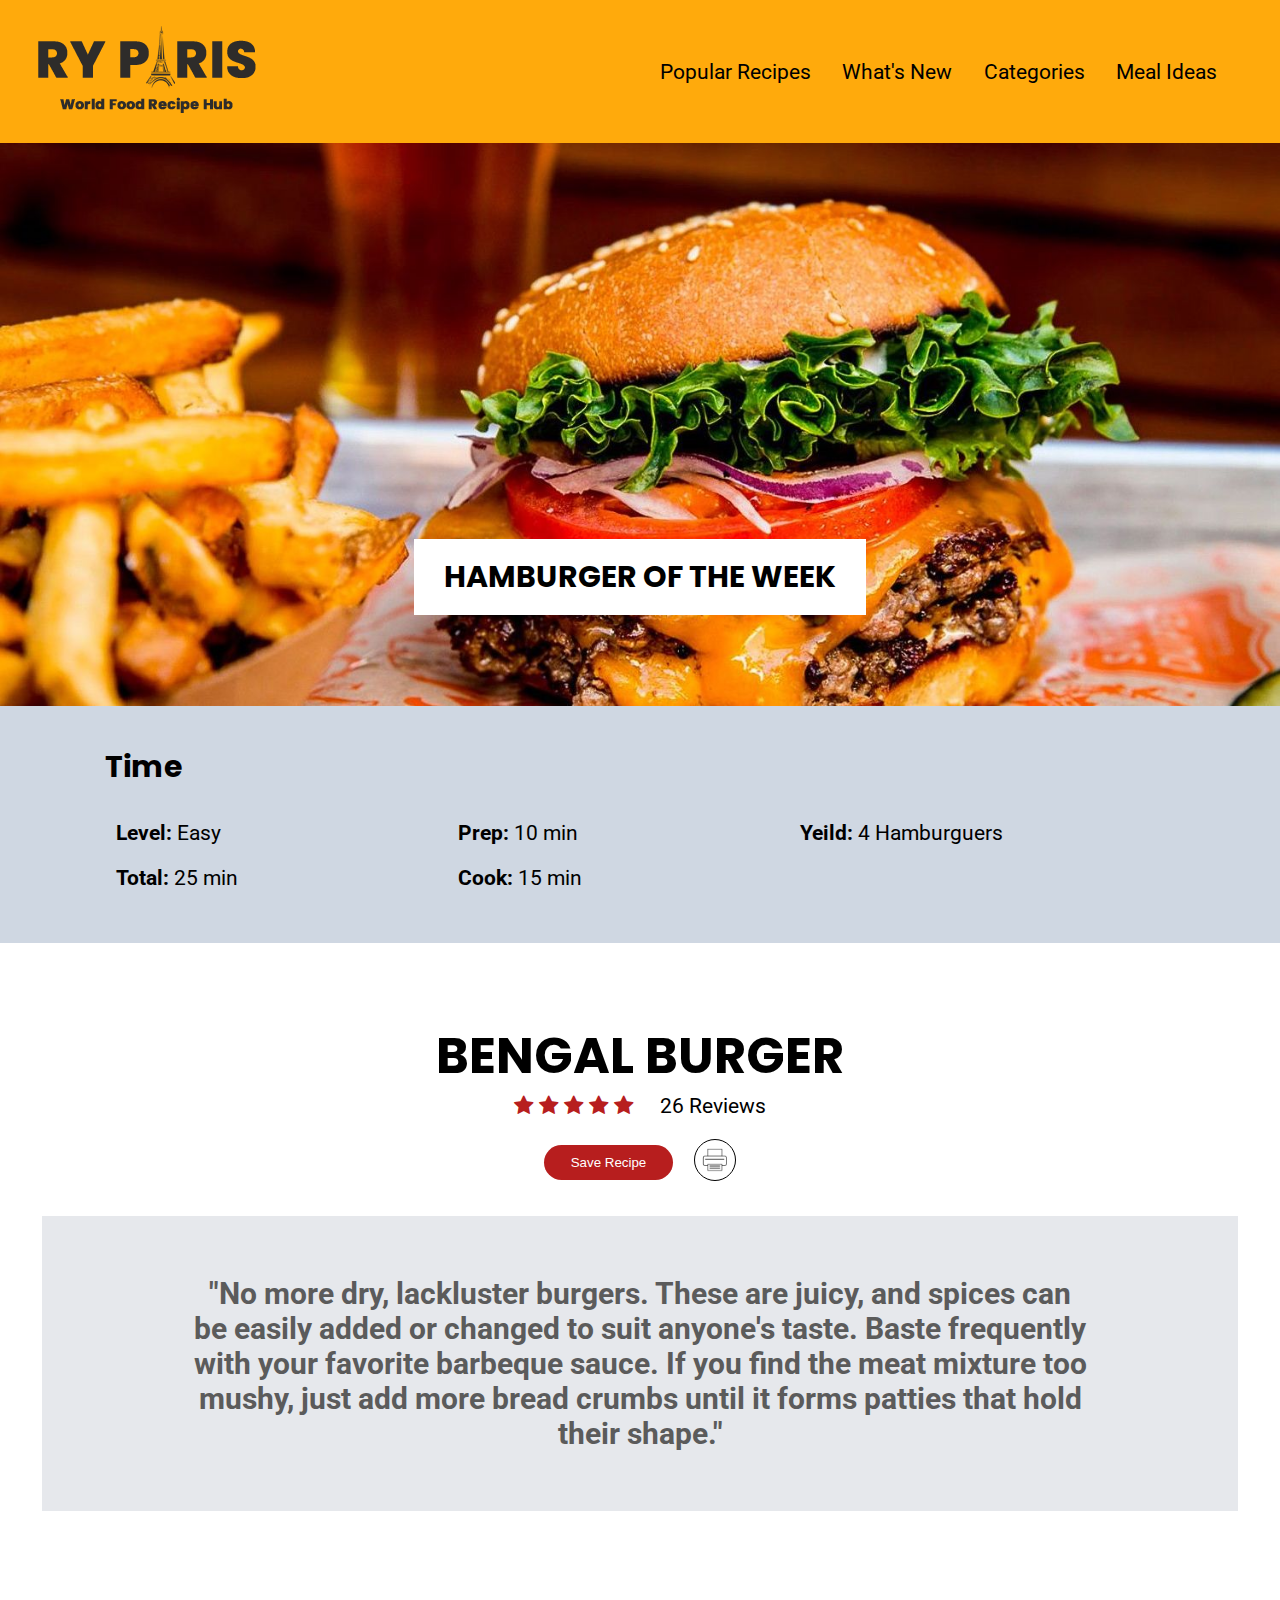
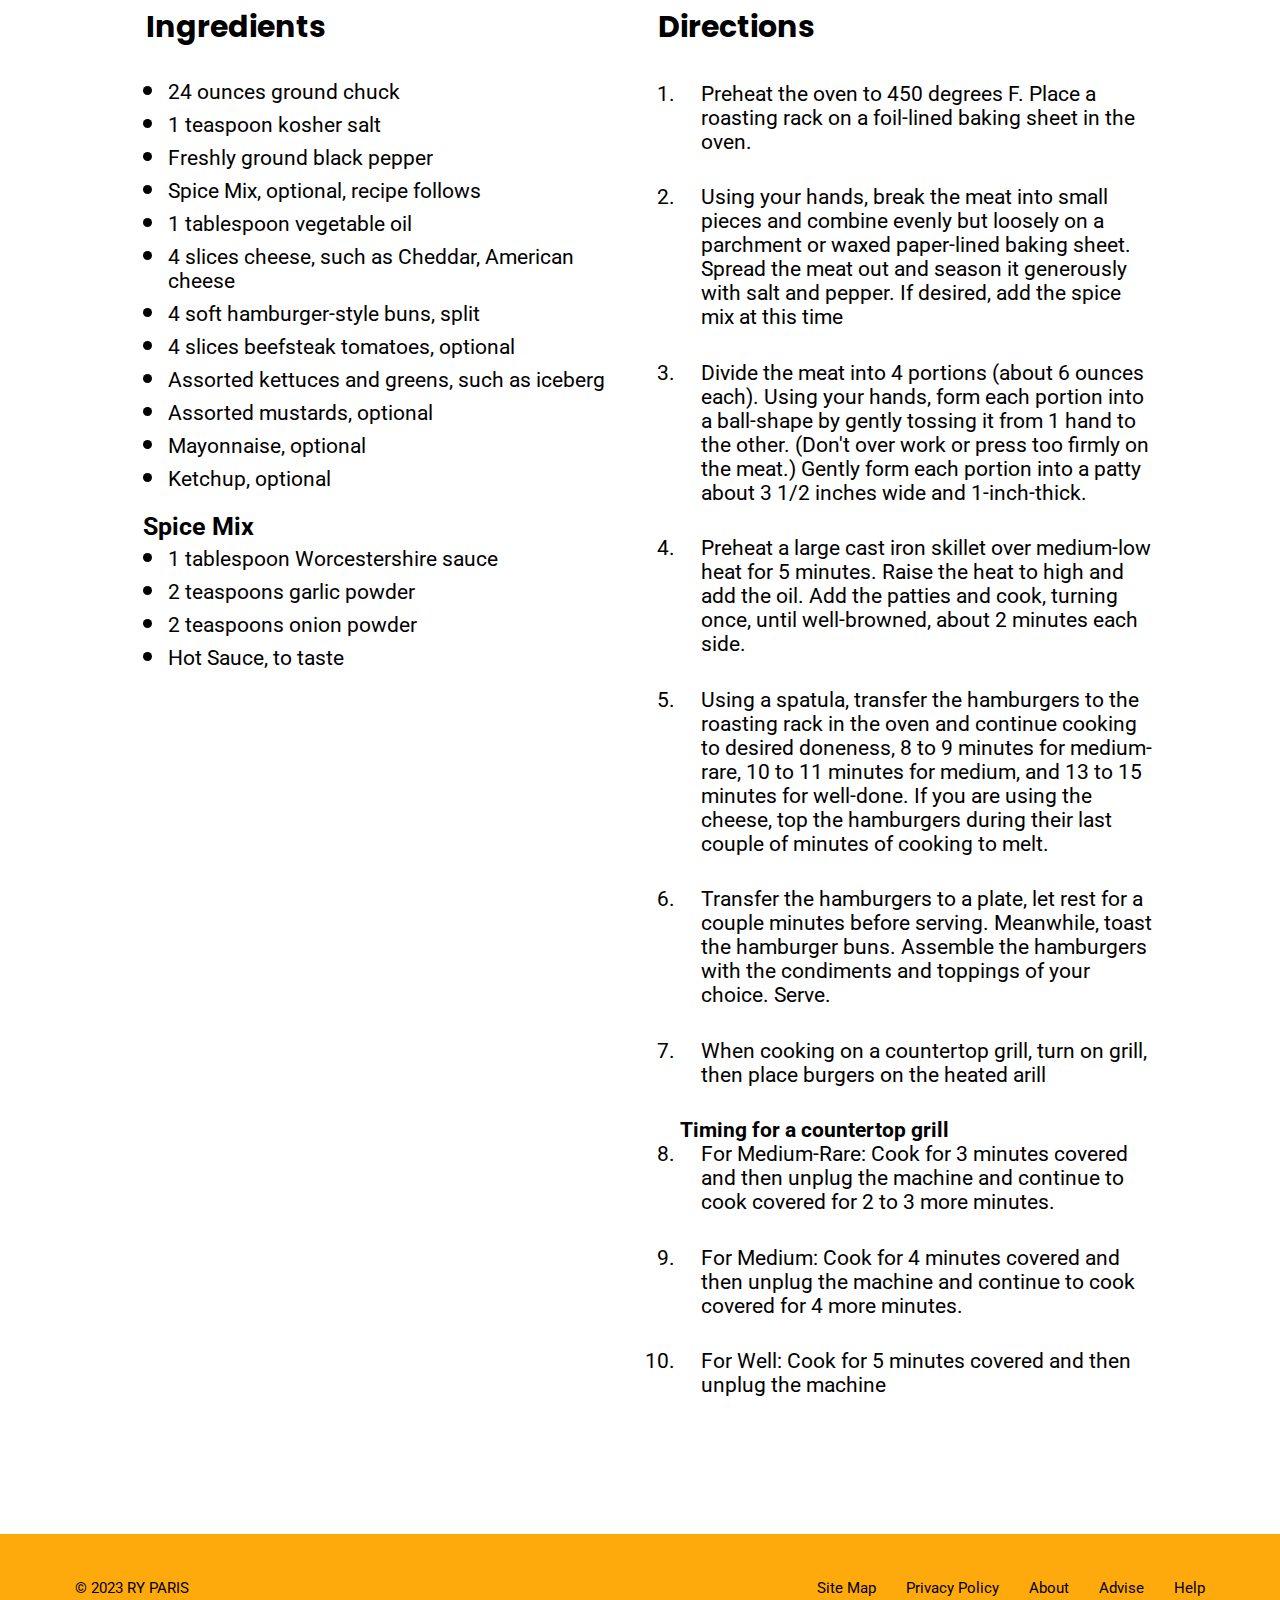
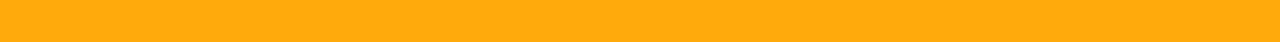
==== recipe.html @ 105471dc "Ry Paris Website" ====
<!DOCTYPE html>
<html lang="en">
<head>
    <meta charset="UTF-8">
    <meta name="viewport" content="width=device-width, initial-scale=1.0">
    <link rel="stylesheet" href="./css/style.css">
    <link rel="stylesheet" href="https://cdnjs.cloudflare.com/ajax/libs/font-awesome/4.7.0/css/font-awesome.min.css">
    <title>Ry Paris</title>
</head>
<body>
    <div class="nav">
        <img src="./images/ryparis-logo.png" alt="ryparis-logo">
        <ul>
            <li><a href="#">Popular Recipes</a></li>
            <li><a href="#">What's New</a></li>
            <li><a href="#">Categories</a></li>
            <li><a href="#">Meal Ideas</a></li>
        </ul>
    </div>
    <main>
        <div class="banner">
            <img src="./images/hero-burger.jpeg" alt="banner">
            <h1><a href="#">HAMBURGER OF THE WEEK</a></h1>
        </div>
        <div class="time">
            <h1>Time</h1>
            <ul>
                <li><b>Level:</b> Easy</li>
                <li><b>Prep:</b> 10 min</li>
                <li><b>Yeild:</b> 4 Hamburguers</li>
                <li><b>Total:</b> 25 min</li>
                <li><b>Cook:</b> 15 min</li>
            </ul>
        </div>
        <div class="bengal-burger">
            <h1>BENGAL BURGER</h1>
                <span class="fa fa-star checked"></span>
                <span class="fa fa-star checked"></span>
                <span class="fa fa-star checked"></span>
                <span class="fa fa-star checked"></span>
                <span class="fa fa-star checked"></span>
                <span class="reviews">26 Reviews</span>
            <div class="buttons">
                <button><a class="btn" href="$">Save Recipe</a></button>
                <a href="#"><img src="./images/print.png" alt="print"></a>
            </div>
            <p>
                "No more dry, lackluster burgers. These are juicy, and spices can be easily added or changed to suit anyone's taste. Baste frequently with your favorite barbeque sauce. If you find the meat mixture too mushy, just add more bread crumbs until it forms patties that hold their shape."
            </p>
        </div>
        <div class="recipe">
            <div class="ingredients">
                <h1>Ingredients</h1>
                <ul>
                    <li>24 ounces ground chuck</li>
                    <li>1 teaspoon kosher salt</li>
                    <li>Freshly ground black pepper</li>
                    <li>Spice Mix, optional, recipe follows</li>
                    <li>1 tablespoon vegetable oil</li>
                    <li>4 slices cheese, such as Cheddar, American cheese</li>
                    <li>4 soft hamburger-style buns, split</li>
                    <li>4 slices beefsteak tomatoes, optional</li>
                    <li>Assorted kettuces and greens, such as iceberg</li>
                    <li>Assorted mustards, optional</li>
                    <li>Mayonnaise, optional</li>
                    <li>Ketchup, optional</li>
                </ul>

                <h3 class="spice-mix">
                    Spice Mix
                </h3>

                <ul>
                    <li>1 tablespoon Worcestershire sauce</li>
                    <li>2 teaspoons garlic powder
                    </li>
                    <li>2 teaspoons onion powder</li>
                    <li>Hot Sauce, to taste</li>
                </ul>
            </div>
            <div class="Directions">
                <h1>Directions</h1>
                <ol>
                    <li>Preheat the oven to 450 degrees F. Place a roasting rack on a foil-lined baking sheet in the oven.</li>
                    <li>Using your hands, break the meat into small pieces and combine evenly but loosely on a parchment or waxed paper-lined baking sheet. Spread the meat out and season it generously with salt and pepper. If desired, add the spice mix at this time</li>
                    <li>Divide the meat into 4 portions (about 6 ounces each). Using your hands, form each portion into a ball-shape by gently tossing it from 1 hand to the other. (Don't over work or press too firmly on the meat.) Gently form each portion into a patty about 3 1/2 inches wide and 1-inch-thick.</li>
                    <li>Preheat a large cast iron skillet over medium-low heat for 5 minutes.
                        Raise the heat to high and add the oil. Add the patties and cook, turning once, until well-browned, about 2 minutes each side.</li>
                    <li>Using a spatula, transfer the hamburgers to the roasting rack in the oven and continue cooking to desired doneness, 8 to 9 minutes for medium-rare, 10 to 11 minutes for medium, and 13 to 15 minutes for well-done. If you are using the cheese, top the hamburgers during their last couple of minutes of cooking to melt.</li>
                    <li>Transfer the hamburgers to a plate, let rest for a couple minutes before serving. Meanwhile, toast the hamburger buns. Assemble the hamburgers with the condiments and toppings of your choice.
                        Serve.</li>
                    <li>When cooking on a countertop grill, turn on grill, then place burgers
                        on the heated arill</li>

                    <h4>Timing for a countertop grill</h4>

                    <li>For Medium-Rare: Cook for 3 minutes covered and then unplug the machine and continue to cook covered for 2 to 3 more minutes.</li>
                    <li>For Medium: Cook for 4 minutes covered and then unplug the machine and continue to cook covered for 4 more minutes.</li>
                    <li>For Well: Cook for 5 minutes covered and then unplug the machine</li>
                </ol>
            </div>
        </div>

    </main>



    <footer>
        <p>&copy; 2023 RY PARIS</p>
        <div>
            <ul class="footer-nav">
                <li><a href="#">Site Map</a></li>
                <li><a href="#">Privacy Policy</a></li>
                <li><a href="#">About</a></li>
                <li><a href="#">Advise</a></li>
                <li><a href="#">Help</a></li>
            </ul>
        </div>
    </footer>
</body>
</html>
---- css/style.css ----
@import url('https://fonts.googleapis.com/css2?family=Poppins:wght@700&family=Roboto:wght@400;700;900&display=swap');


body{
    font-family: 'Roboto', sans-serif;
    margin: auto;
    font-size: 21px;
    /* max-width: 1200px; */
}

/*=====NAVIGATION BAR======*/
main{
    width: 100%;
}
div.nav{
    display: flex;
    flex-wrap: wrap;
    justify-content: space-between;
    background-color: rgb(255, 170, 12);
    width: 100%;
}

.nav img{
    padding: 1em;

}

.nav ul{
    list-style: none;
    display: flex;
    gap: 1.5em;
    align-items: center;
    margin-right: 3em;
}

a{
    text-decoration: none;
    color: black;
}

/* ======HERO======= */
.banner {
    width: 100%;
    margin-bottom: -2em;
}

.banner img{
    width: 100%;
    margin-bottom: -2em;
}

h1{
    font-family: 'Poppins', sans-serif;
    font-size: 30px;
}

.banner h1{
    font-family: 'Poppins', sans-serif;
    text-align: center;
    background-color: white;
    position: relative;
    z-index: 1;
    top: -130px;
    left: 0;
    width: fit-content;
    padding: .5em 1em;
    margin: auto;
    font-size: 30px;
}

/* ========EVERYDAY CATEGORIES======== */


div.categories{
    /* margin-top: -2em; */
    padding:1em 5em;
    max-width: 1200px;
    margin: 0 auto;
}
/* .categories h1{
    margin: 0;
} */

.categories p{
    margin: 2em 0;
}

div.image-container{
    display: flex;
    gap: 2em;
    justify-content: space-between;
}
.image-container img{
    width: 100%;
}

.image-container p{
    text-align: center;
    font-size: 15px;
}


/* =======Healthy Recipes====== */

div.healthy-recipes{
    background-color: rgb(207, 215, 226);
    padding:2em 5em;
}

.healthy-recipes h1{
    max-width: 1200px;
    margin: 0 auto;
}
.healthy-recipes >p{
    max-width: 1200px;
    margin: 1.5em auto;
}

div.healthy-rep-cont{
    display: flex;
    justify-content: space-between;
    gap: 1em;
    /* margin-top: 2em; */
    max-width: 1200px;
    margin: 0 auto;
}

.healthy-rep-cont img{
    width: 100%;
    max-height: 305px;
    margin-bottom: -1em;
}

.healthy-rep-cont p{
    background-color: white;
    text-align: center;
    font-size: 15px;
    padding: 1em;
}

/* ======WHERE TO EAT========= */


div.where-to-eat{
    padding:2em 5em;
    max-width: 1200px;
    margin: 0 auto;
}

div.where-to-container{
    display: flex;
    justify-content: space-between;
    gap: 2em;
}

.where-to-container img{
    max-width: 100%;
    max-height: 305px;
    border: 7px solid rgb(207, 215, 226);
}

.where-to-container p{
    text-align: center;
    font-size: 15px;
}

/* =======HAMBURGER OF THE WEEK PAGE========== */

div.time{
    background-color: rgb(207, 215, 226);
    padding:1em 5em;
}

.time ul{
    display: flex;
    flex-wrap: wrap;
    padding-left: 0;
    list-style: none;
}

.time ul li{
    width: 30%;
    padding: .5em;
}


/* =====BENGAL BURGER====== */
div.bengal-burger{
    text-align: center;
    padding: 2em;
}
.bengal-burger h1{
    font-size: 50px;
    margin-bottom: 0;
}


.checked{
    color: rgb(183, 30, 30);
}

.reviews{
    margin-left: 1em;
}

.buttons{
    display: flex;
    justify-content: center;
    margin: 1em;
    align-items: center;
}


button{
    background-color: rgb(183, 30, 30);
    color: white;
    border: none;
    width: fit-content;
    padding: 0 2em;
    border-radius: 30px;
    height: 35px;
}

.btn{
    color: white;
}

.buttons img{
    width: 30px;
    margin-left: 1em;
    border: 1px solid;
    border-radius: 25px;
    padding: 5px;
    overflow: hidden;
}

.bengal-burger p{
    background-color: rgb(230, 232, 236);
    padding: 2em 5em;
    text-align: center;
    font-weight: bold;
    color: rgb(91, 91, 91);
    font-size: 30px;
}

/* =======RECIPE===== */
div.recipe{
    display: flex;
    width: 80%;
    margin: 1em auto 5em;
    justify-content: space-between;
}
.ingredients{
    width: 100%;
}

.ingredients h1{
    margin: 0 0.6em;
}

.ingredients ul li::marker{
    font-size: 30px;
}


.Directions{
    width: 100%;
}
.Directions h1{
    margin: 0 0.6em;
}
h3.spice-mix{
    margin: 0 0.6em -1em;
}
ol h4{
    margin-bottom: -1.5em;
}

.Directions ol li{
    margin: 1.5em 0;
    padding-left: 1em;
}


/* =======Footer====== */


footer{
    display: flex;
    justify-content: space-between;
    background-color: rgb(255, 170, 12);
    padding: 2em 5em;
    font-size: 15px;

}

.footer-nav{
    list-style: none;
    display: flex;
    gap: 2em;
}
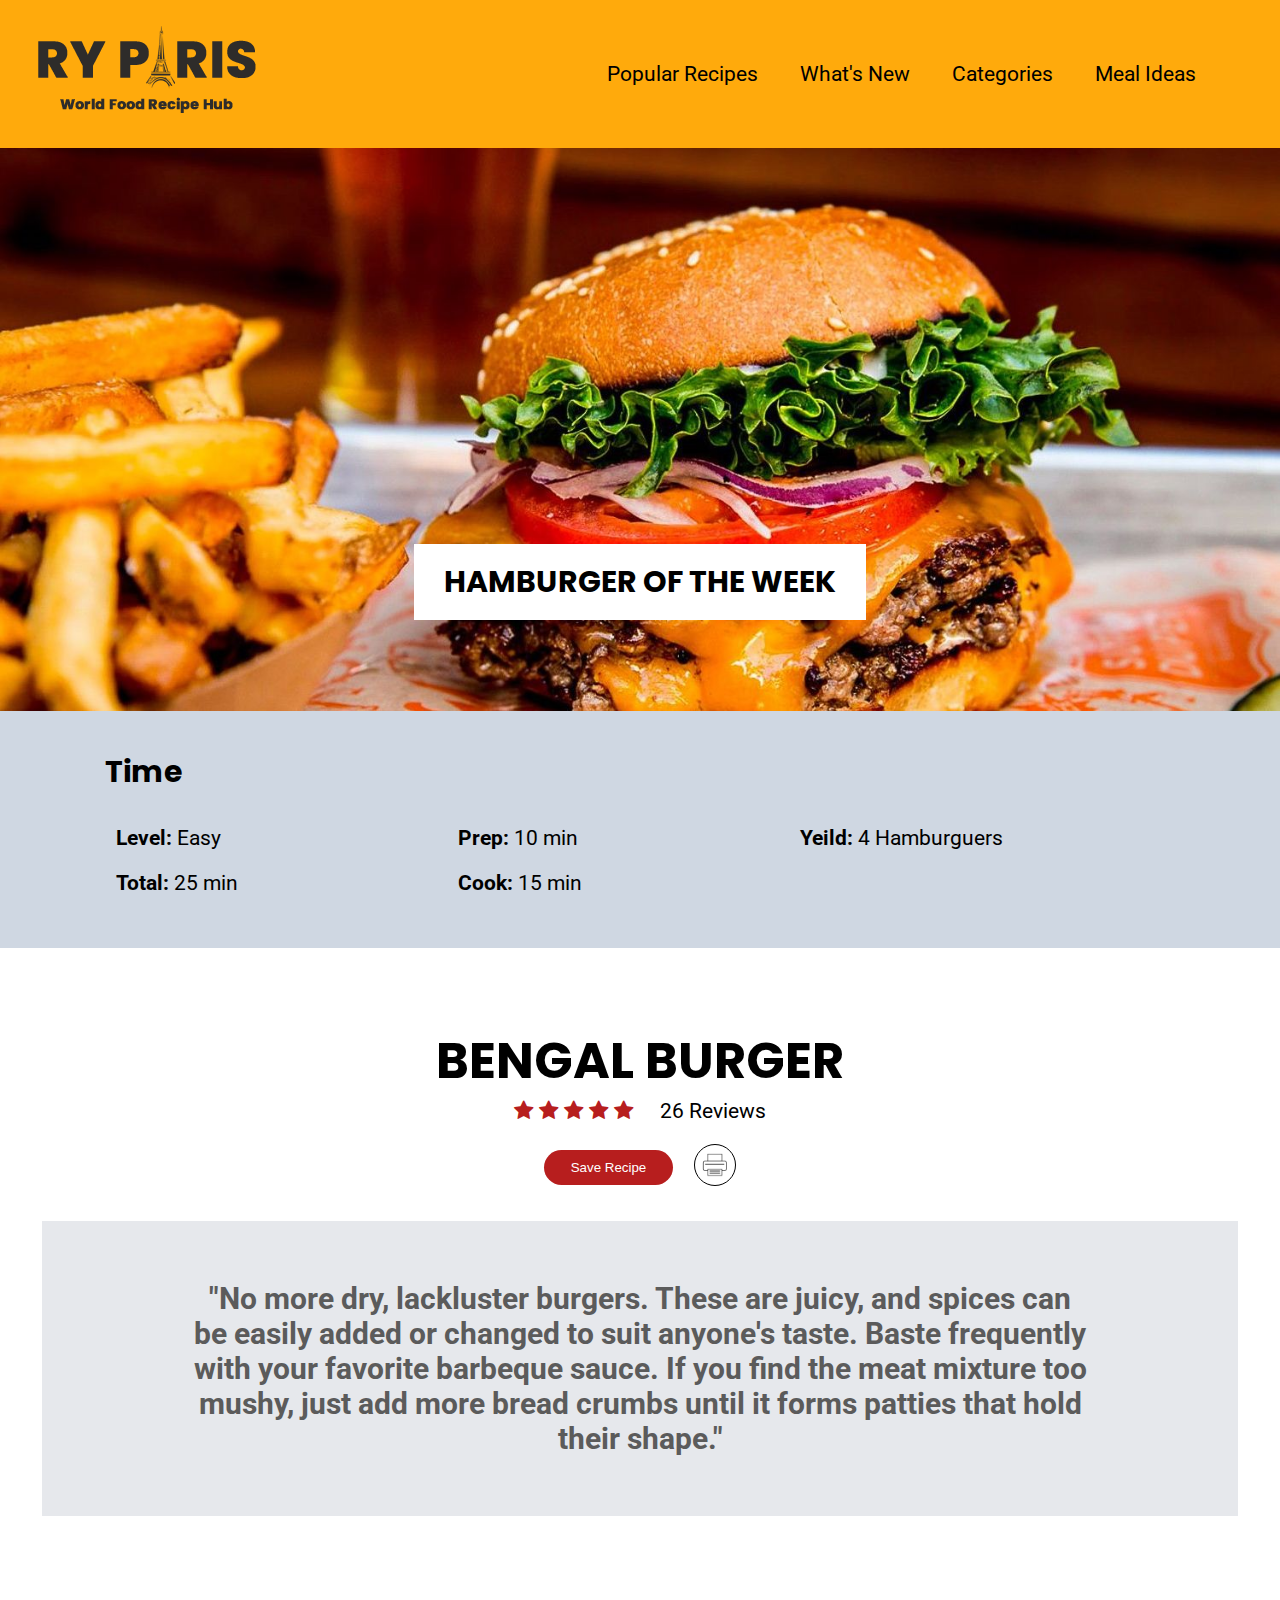
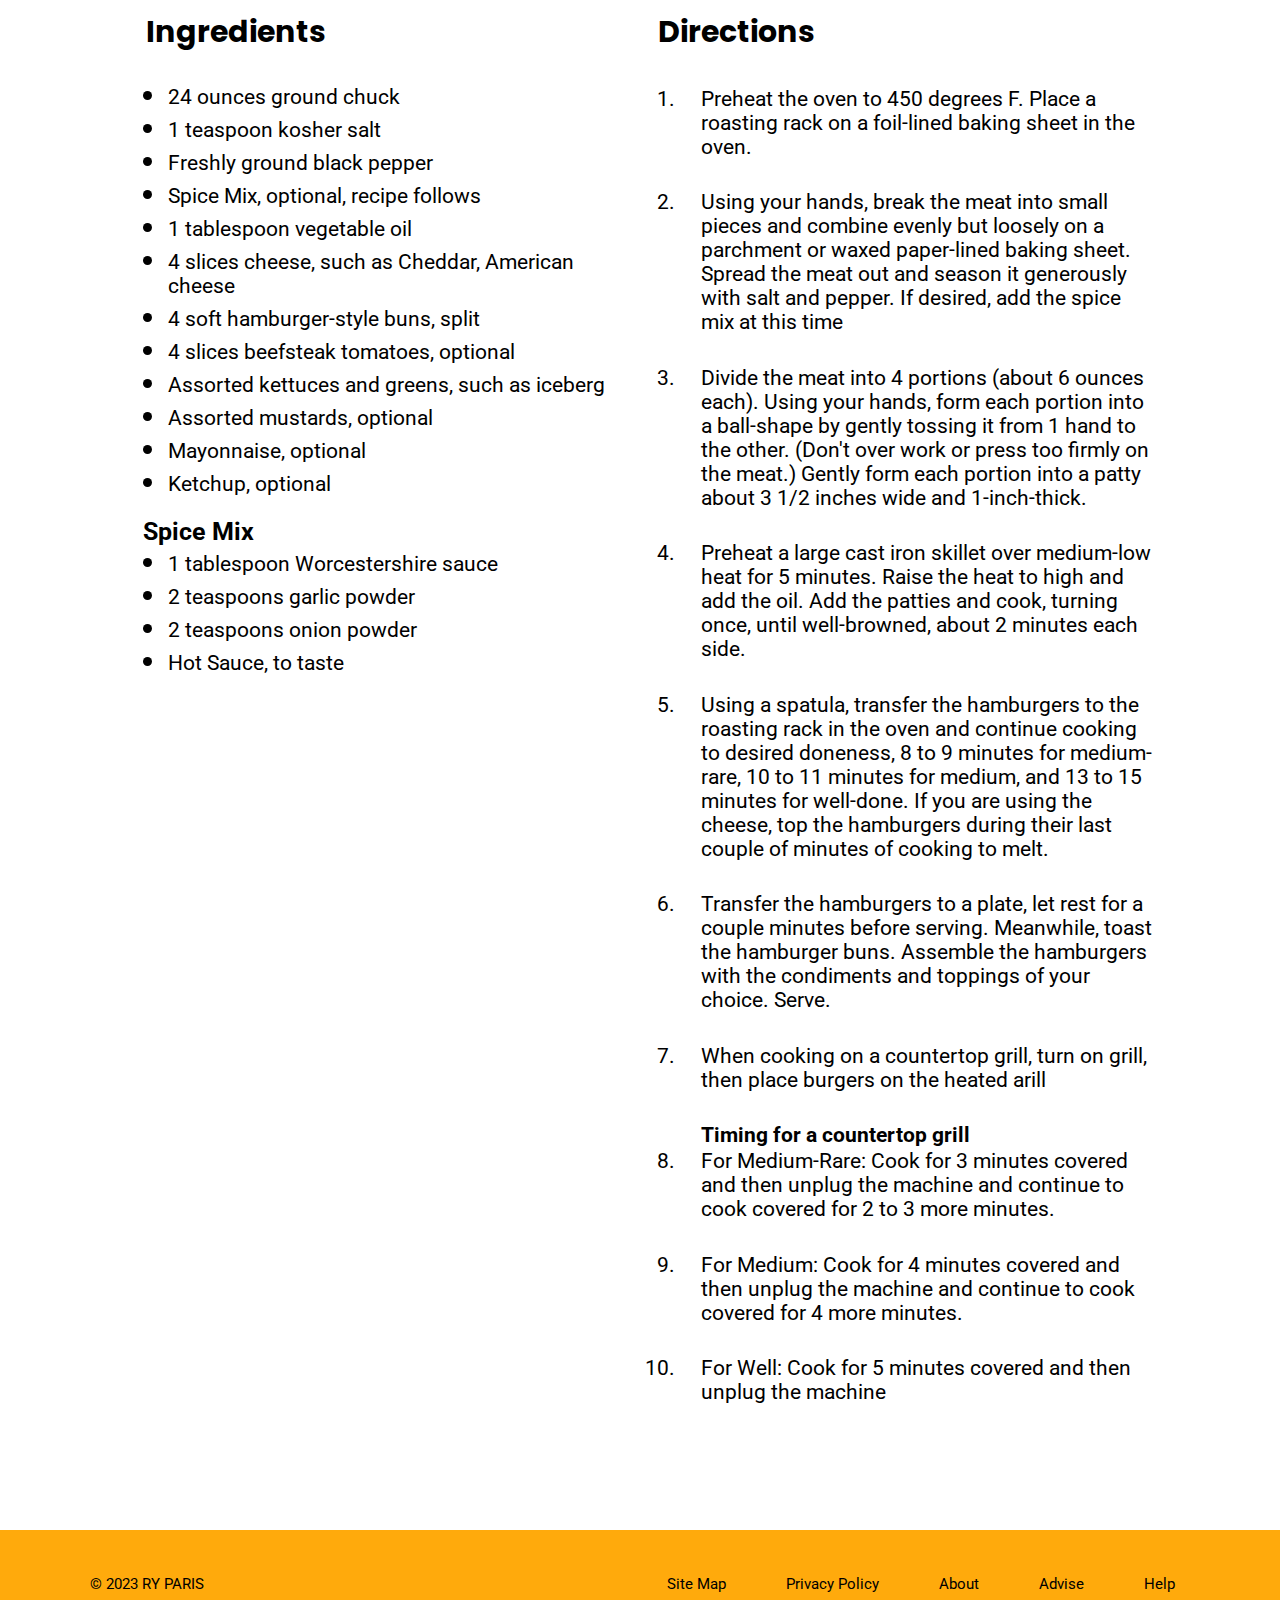
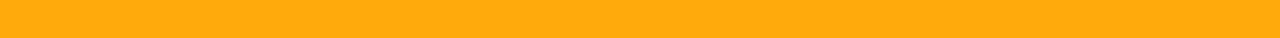
==== commit f3e2e9a6: "new features" ====
--- a/recipe.html
+++ b/recipe.html
@@ -9,18 +9,18 @@
 </head>
 <body>
     <div class="nav">
-        <img src="./images/ryparis-logo.png" alt="ryparis-logo">
+        <a href="./indext.html"><img src="./images/ryparis-logo.png" alt="ryparis-logo"></a>
         <ul>
-            <li><a href="#">Popular Recipes</a></li>
-            <li><a href="#">What's New</a></li>
-            <li><a href="#">Categories</a></li>
-            <li><a href="#">Meal Ideas</a></li>
+            <li><a href="./indext.html#healthy">Popular Recipes</a></li>
+            <li><a href="./indext.html#where">What's New</a></li>
+            <li><a href="./indext.html#everyday">Categories</a></li>
+            <li><a href="./indext.html#everyday">Meal Ideas</a></li>
         </ul>
     </div>
     <main>
         <div class="banner">
             <img src="./images/hero-burger.jpeg" alt="banner">
-            <h1><a href="#">HAMBURGER OF THE WEEK</a></h1>
+            <h1><a href="#bengal">HAMBURGER OF THE WEEK</a></h1>
         </div>
         <div class="time">
             <h1>Time</h1>
@@ -32,7 +32,7 @@
                 <li><b>Cook:</b> 15 min</li>
             </ul>
         </div>
-        <div class="bengal-burger">
+        <div class="bengal-burger" id="bengal">
             <h1>BENGAL BURGER</h1>
                 <span class="fa fa-star checked"></span>
                 <span class="fa fa-star checked"></span>
@@ -41,7 +41,7 @@
                 <span class="fa fa-star checked"></span>
                 <span class="reviews">26 Reviews</span>
             <div class="buttons">
-                <button><a class="btn" href="$">Save Recipe</a></button>
+                <button class="btn" type="button" onclick="">Save Recipe</button>
                 <a href="#"><img src="./images/print.png" alt="print"></a>
             </div>
             <p>
@@ -92,9 +92,8 @@
                     <li>When cooking on a countertop grill, turn on grill, then place burgers
                         on the heated arill</li>
 
-                    <h4>Timing for a countertop grill</h4>
-
-                    <li>For Medium-Rare: Cook for 3 minutes covered and then unplug the machine and continue to cook covered for 2 to 3 more minutes.</li>
+                    <li class="non-numbered">Timing for a countertop grill</li>
+                    <li value="8">For Medium-Rare: Cook for 3 minutes covered and then unplug the machine and continue to cook covered for 2 to 3 more minutes.</li>
                     <li>For Medium: Cook for 4 minutes covered and then unplug the machine and continue to cook covered for 4 more minutes.</li>
                     <li>For Well: Cook for 5 minutes covered and then unplug the machine</li>
                 </ol>
--- a/css/style.css
+++ b/css/style.css
@@ -1,5 +1,8 @@
 @import url('https://fonts.googleapis.com/css2?family=Poppins:wght@700&family=Roboto:wght@400;700;900&display=swap');
 
+html{
+    scroll-behavior: smooth;
+}
 
 body{
     font-family: 'Roboto', sans-serif;
@@ -28,7 +31,6 @@
 .nav ul{
     list-style: none;
     display: flex;
-    gap: 1.5em;
     align-items: center;
     margin-right: 3em;
 }
@@ -38,6 +40,14 @@
     color: black;
 }
 
+.nav ul li{
+    padding: 1em;
+}
+
+.nav ul li:hover{
+    background-color:  rgba(252, 202, 109, 0.711);
+}
+
 /* ======HERO======= */
 .banner {
     width: 100%;
@@ -52,6 +62,9 @@
 h1{
     font-family: 'Poppins', sans-serif;
     font-size: 30px;
+}
+.banner h1:hover {
+    background-color: rgba(211, 211, 211, 0.527);
 }
 
 .banner h1{
@@ -219,6 +232,7 @@
     padding: 0 2em;
     border-radius: 30px;
     height: 35px;
+    cursor: pointer;
 }
 
 .btn{
@@ -272,15 +286,18 @@
 h3.spice-mix{
     margin: 0 0.6em -1em;
 }
-ol h4{
-    margin-bottom: -1.5em;
-}
-
-.Directions ol li{
-    margin: 1.5em 0;
+
+ol li {
+    margin-top: 1.5em;
     padding-left: 1em;
 }
 
+.non-numbered{
+    font-weight: bold;
+    margin-bottom: -1.4em;
+    list-style: none;
+}
+
 
 /* =======Footer====== */
 
@@ -289,13 +306,26 @@
     display: flex;
     justify-content: space-between;
     background-color: rgb(255, 170, 12);
-    padding: 2em 5em;
+    padding:0 5em;
     font-size: 15px;
-
+    align-items: center;
+
+}
+
+footer p{
+    padding: 1em;
 }
 
 .footer-nav{
     list-style: none;
     display: flex;
     gap: 2em;
+    padding: 1em;
+}
+.footer-nav li{
+    padding: 1em;
+}
+
+.footer-nav li:hover{
+    background-color:  rgba(252, 202, 109, 0.711);
 }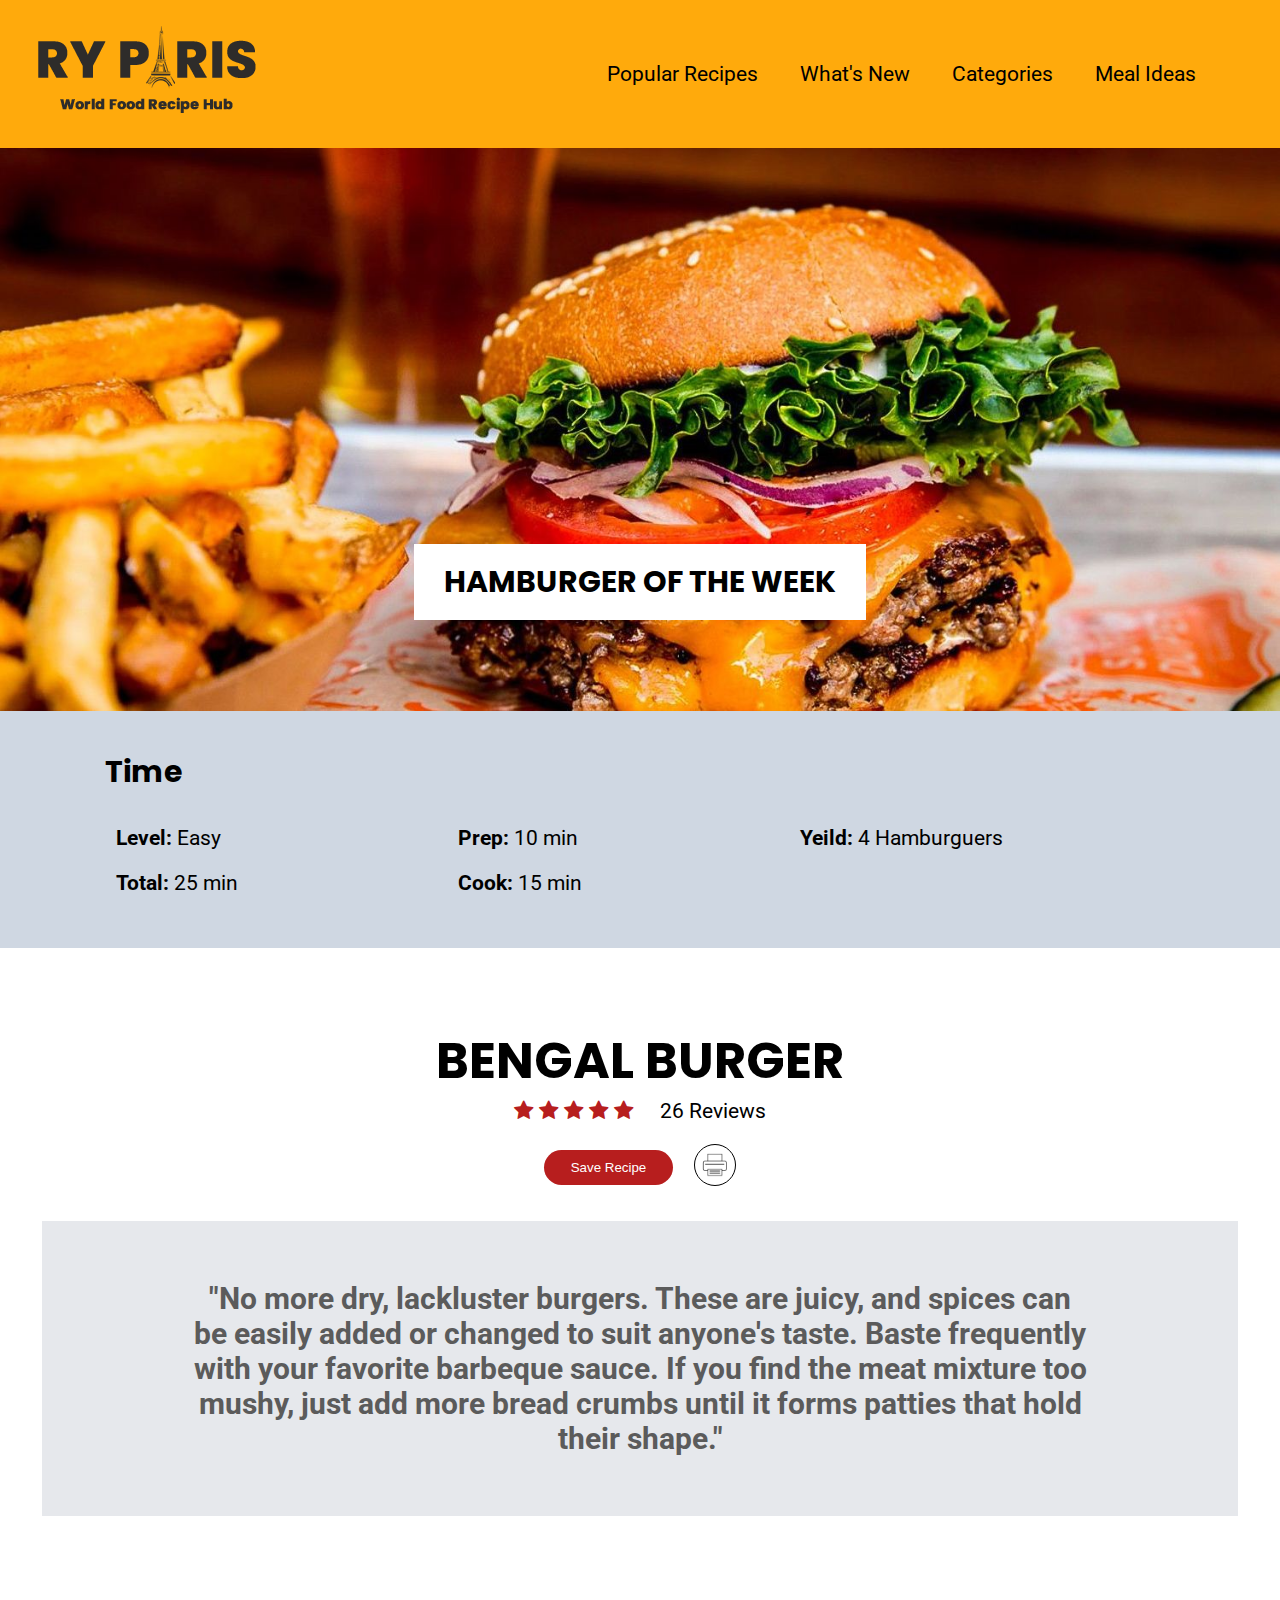
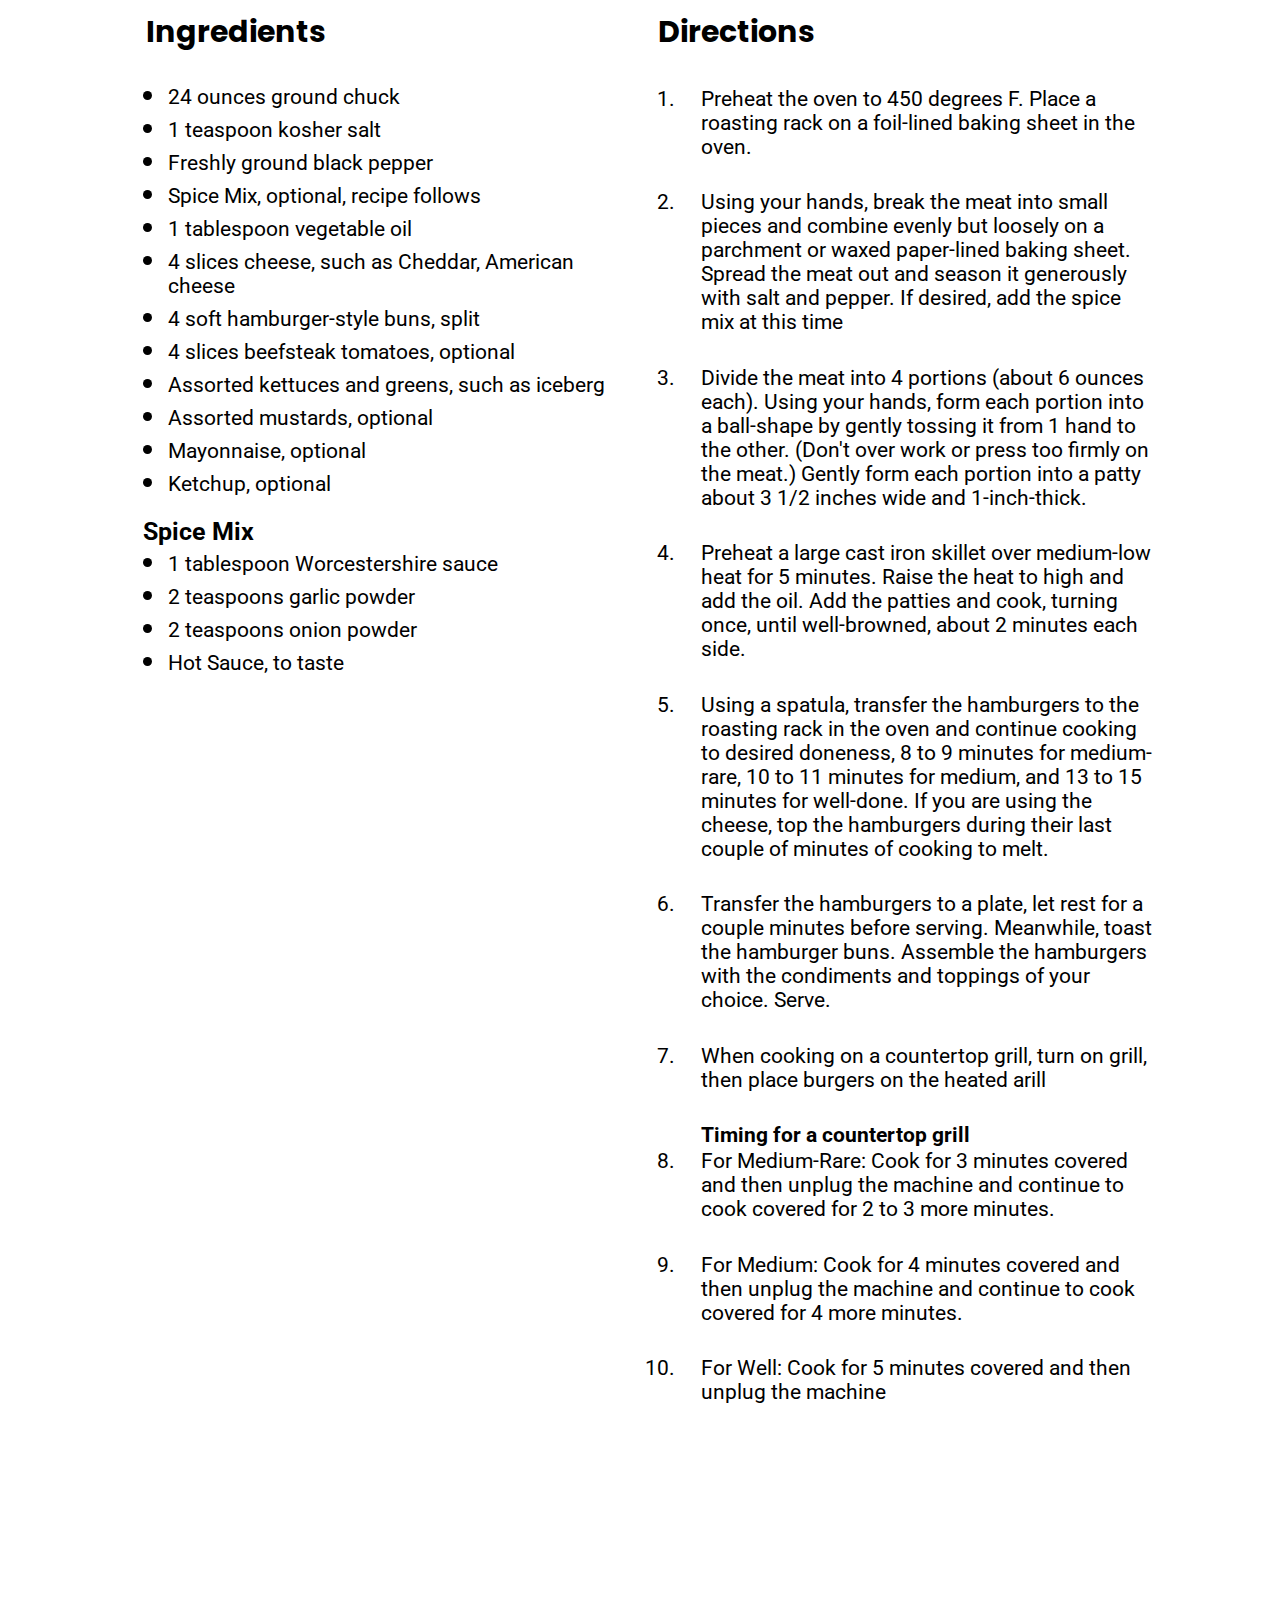
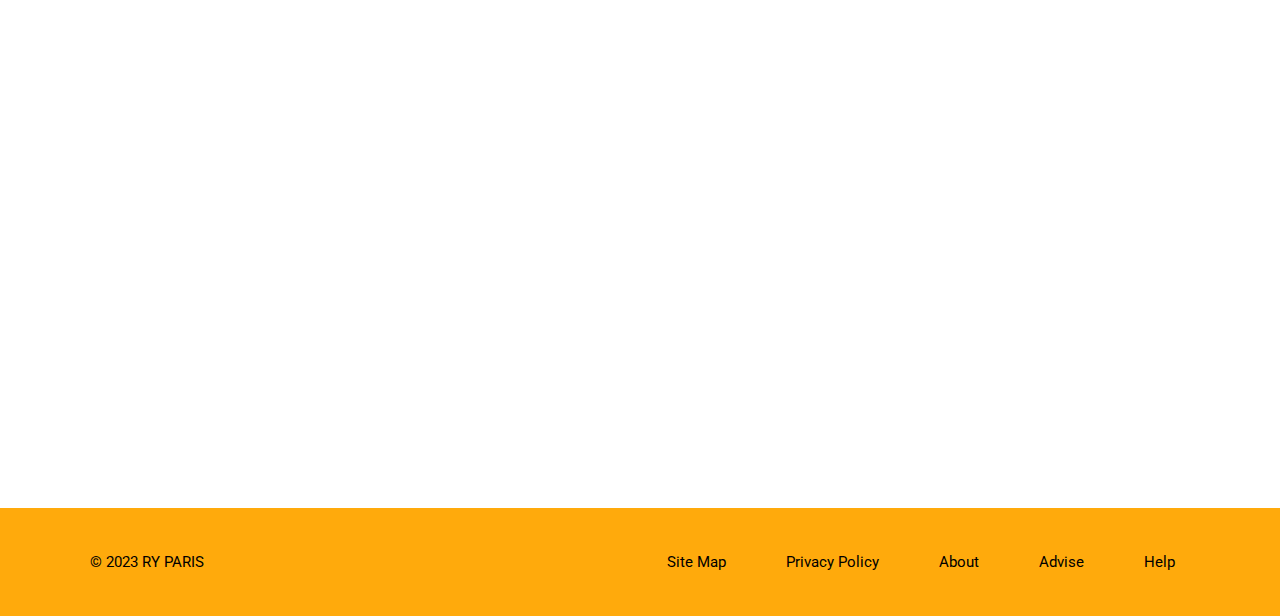
==== commit 2cdde825: "video" ====
--- a/recipe.html
+++ b/recipe.html
@@ -99,6 +99,10 @@
                 </ol>
             </div>
         </div>
+        <div class="video">
+            <iframe width="760" height="515" src="https://www.youtube.com/embed/3yX_bpbCmfo?si=KCKoCwg7VIne_IyF" title="YouTube video player" frameborder="0" allow="accelerometer; autoplay; clipboard-write; encrypted-media; gyroscope; picture-in-picture; web-share" allowfullscreen></iframe>
+        </div>
+ 
 
     </main>
 
--- a/css/style.css
+++ b/css/style.css
@@ -298,6 +298,15 @@
     list-style: none;
 }
 
+/* =====video====== */
+
+.video{
+    display: flex;
+    justify-content: center;
+    margin-bottom: 3em;
+}
+
+
 
 /* =======Footer====== */
 
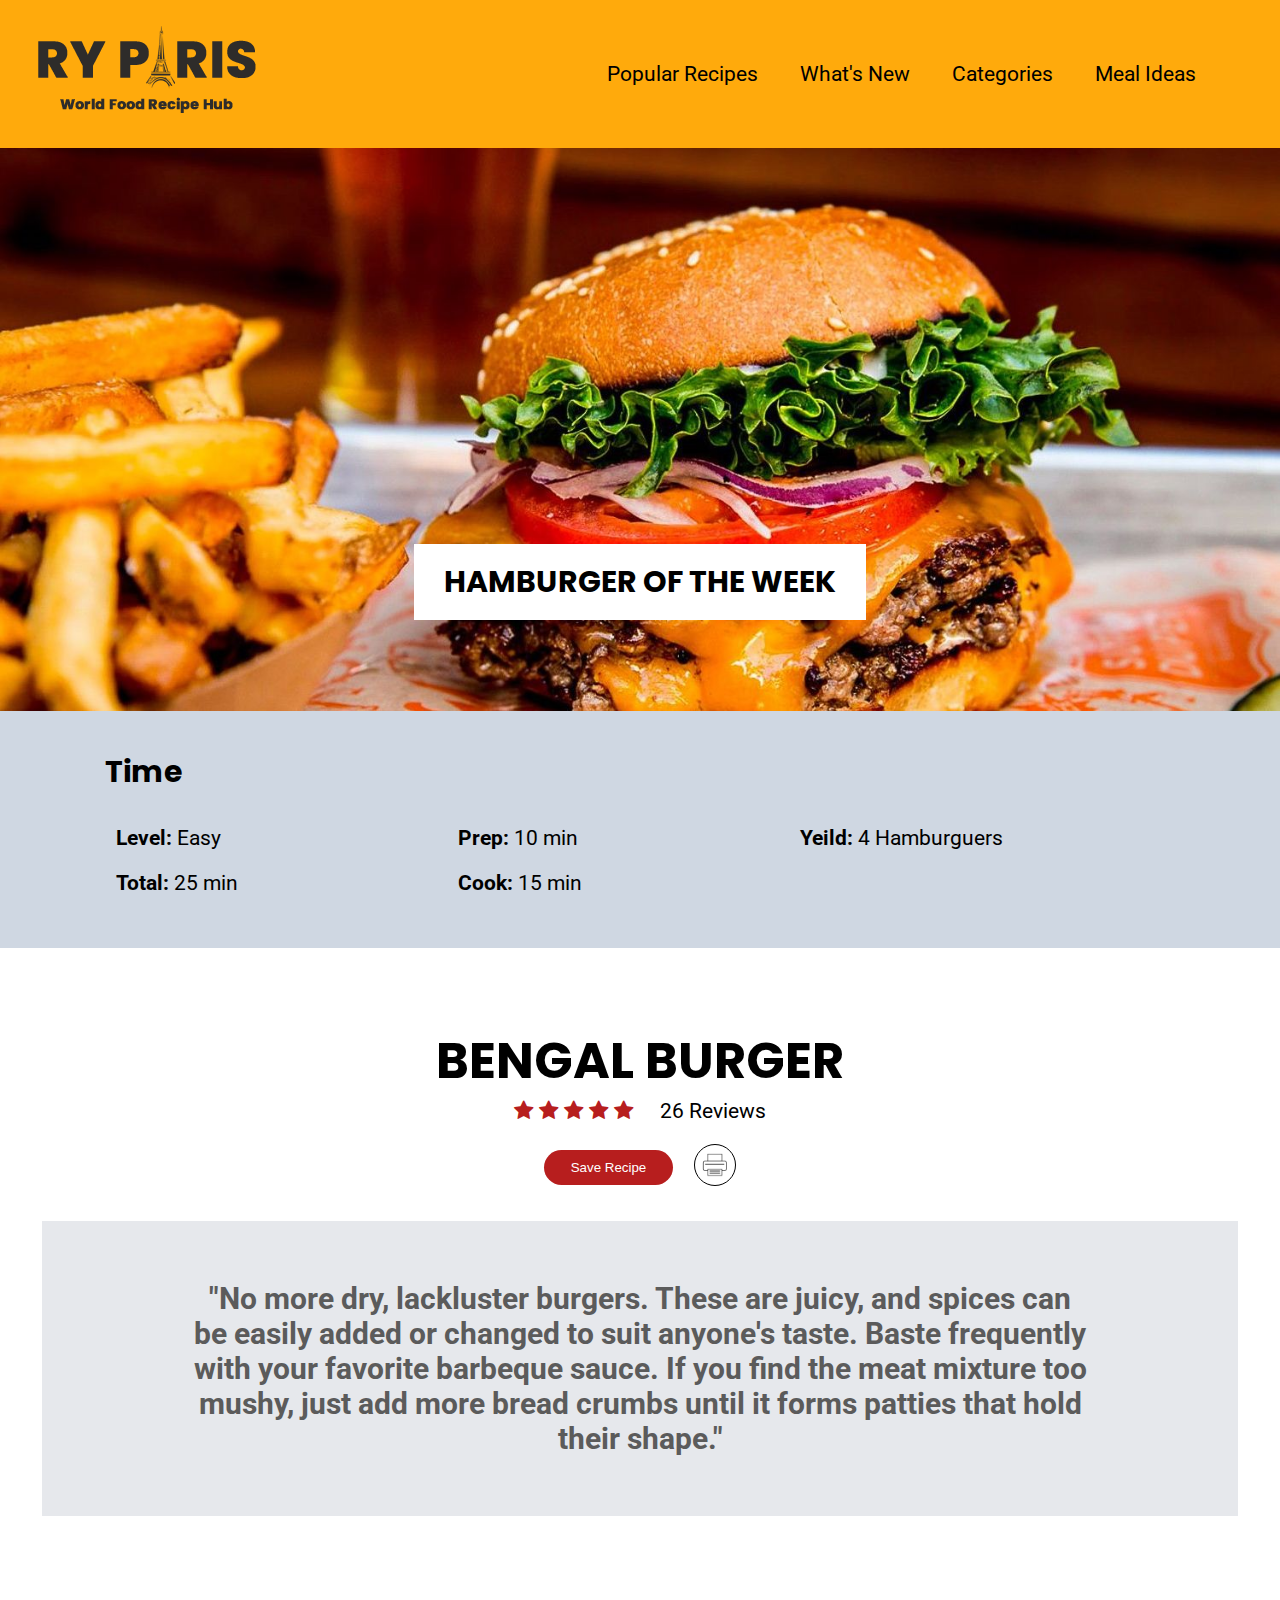
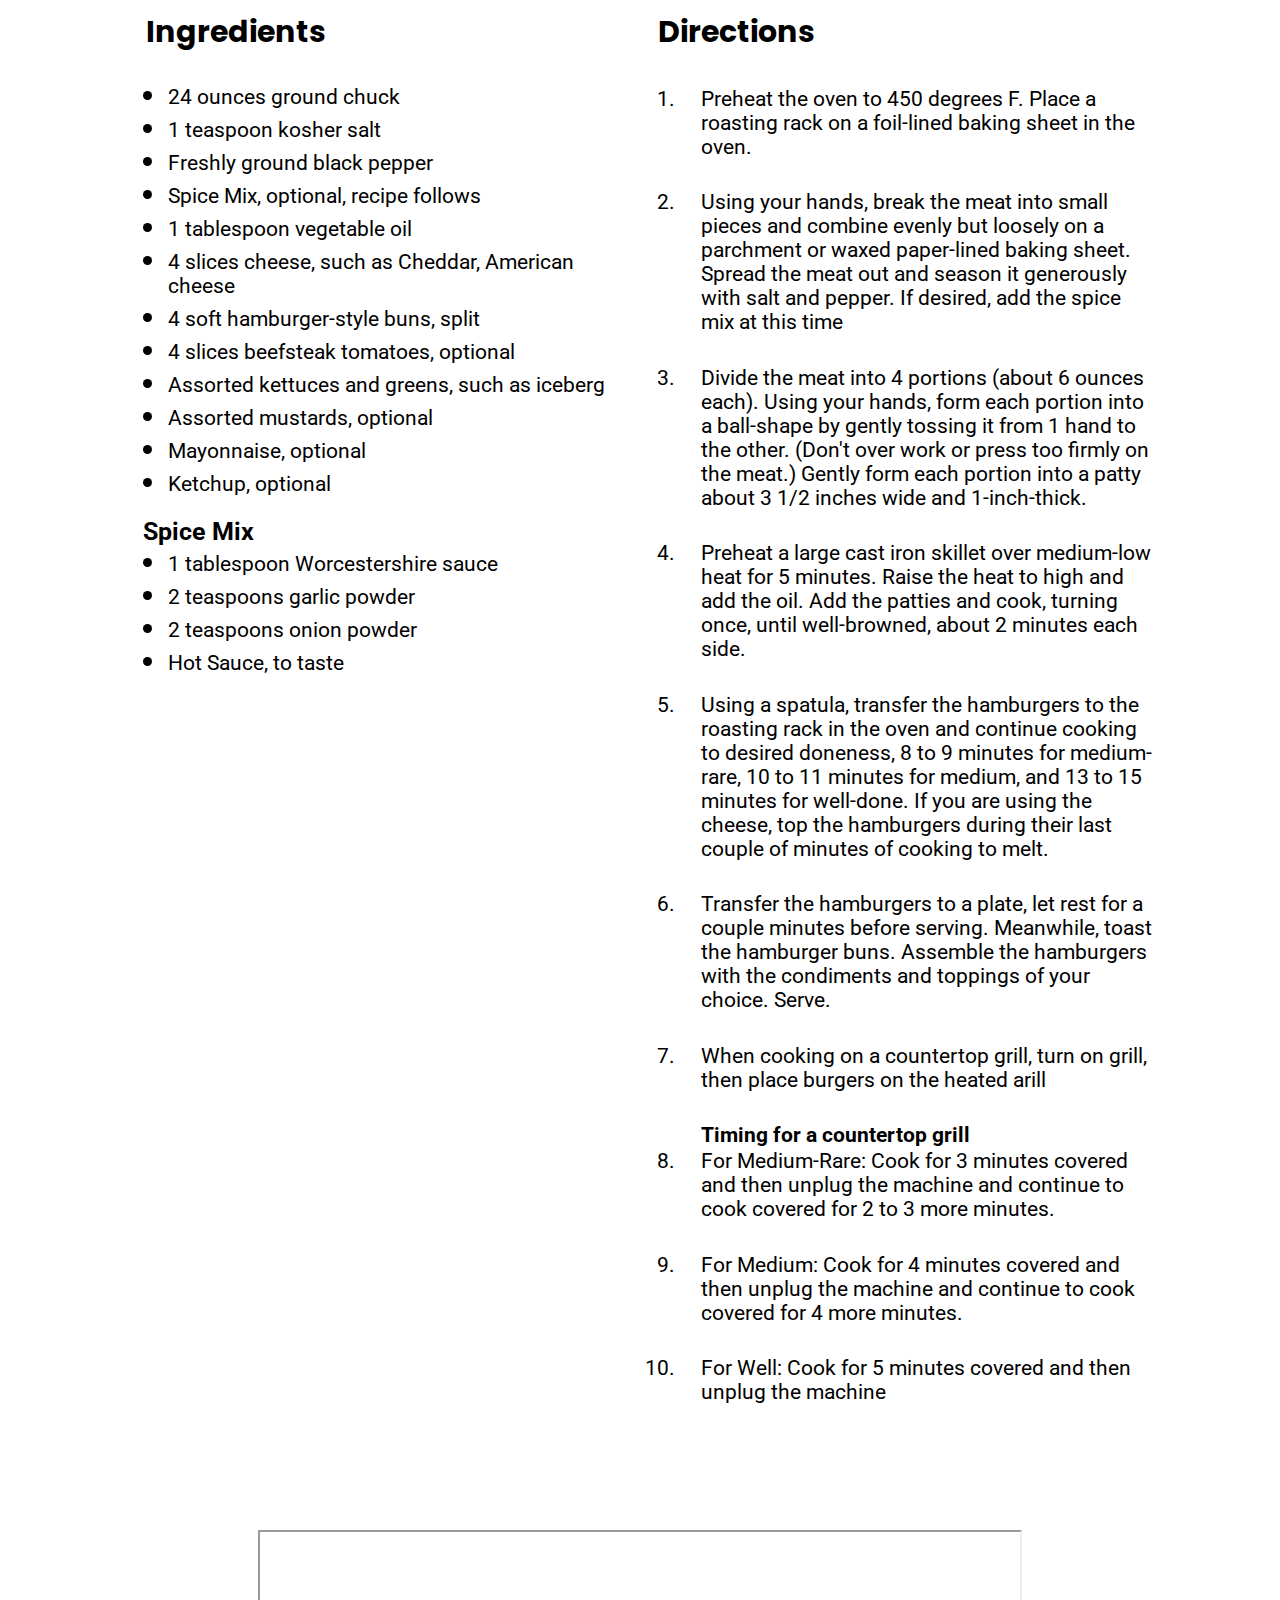
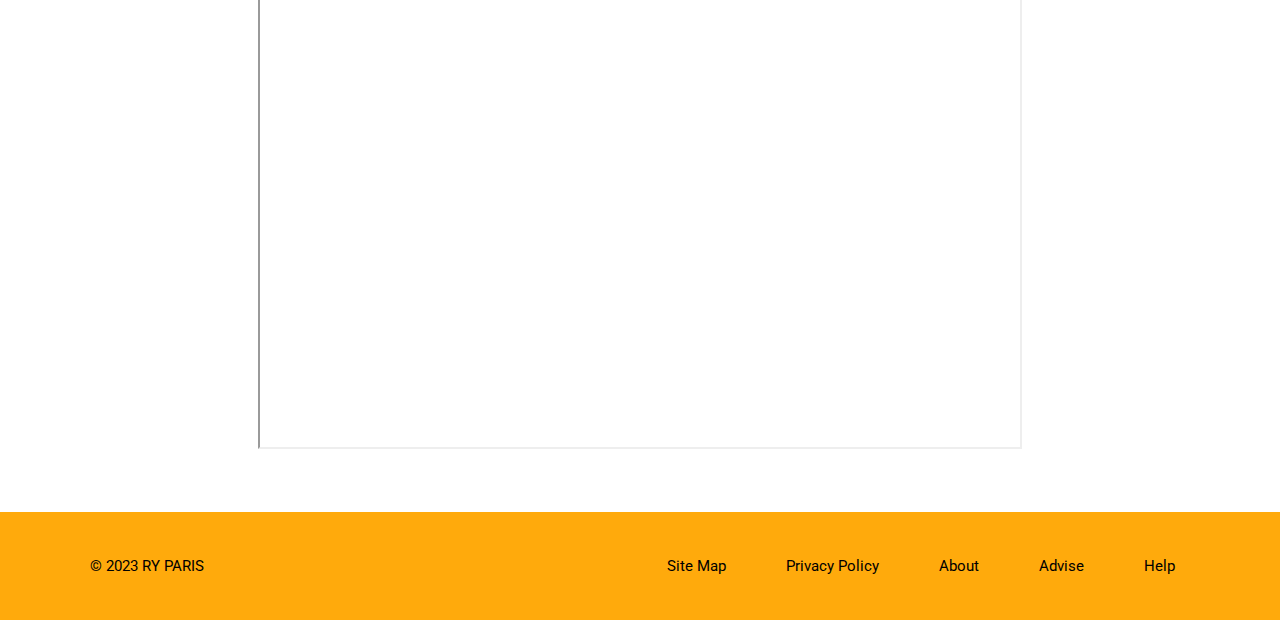
==== commit 17bfff46: "html validation" ====
--- a/recipe.html
+++ b/recipe.html
@@ -100,7 +100,7 @@
             </div>
         </div>
         <div class="video">
-            <iframe width="760" height="515" src="https://www.youtube.com/embed/3yX_bpbCmfo?si=KCKoCwg7VIne_IyF" title="YouTube video player" frameborder="0" allow="accelerometer; autoplay; clipboard-write; encrypted-media; gyroscope; picture-in-picture; web-share" allowfullscreen></iframe>
+            <iframe width="760" height="515" src="https://www.youtube.com/embed/3yX_bpbCmfo?si=KCKoCwg7VIne_IyF" title="YouTube video player" allow="accelerometer; autoplay; clipboard-write; encrypted-media; gyroscope; picture-in-picture; web-share" allowfullscreen></iframe>
         </div>
  
 
